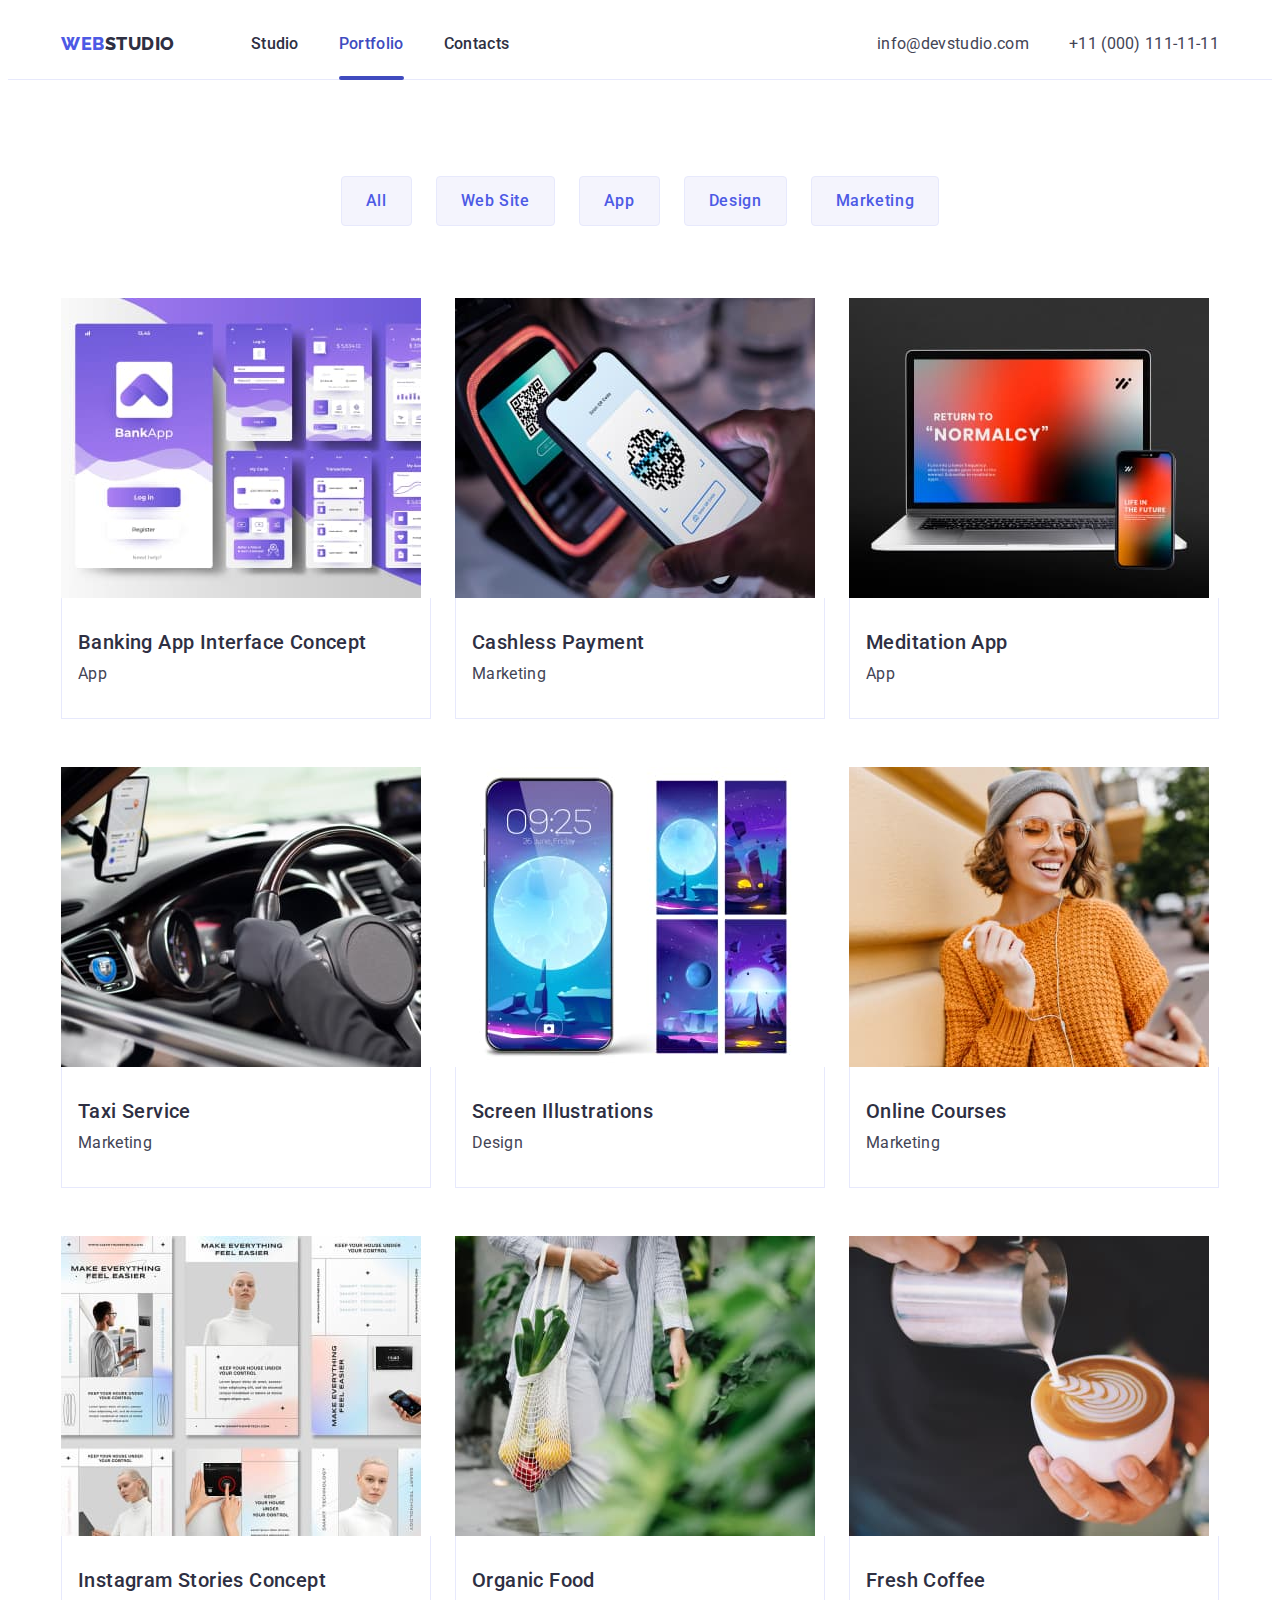
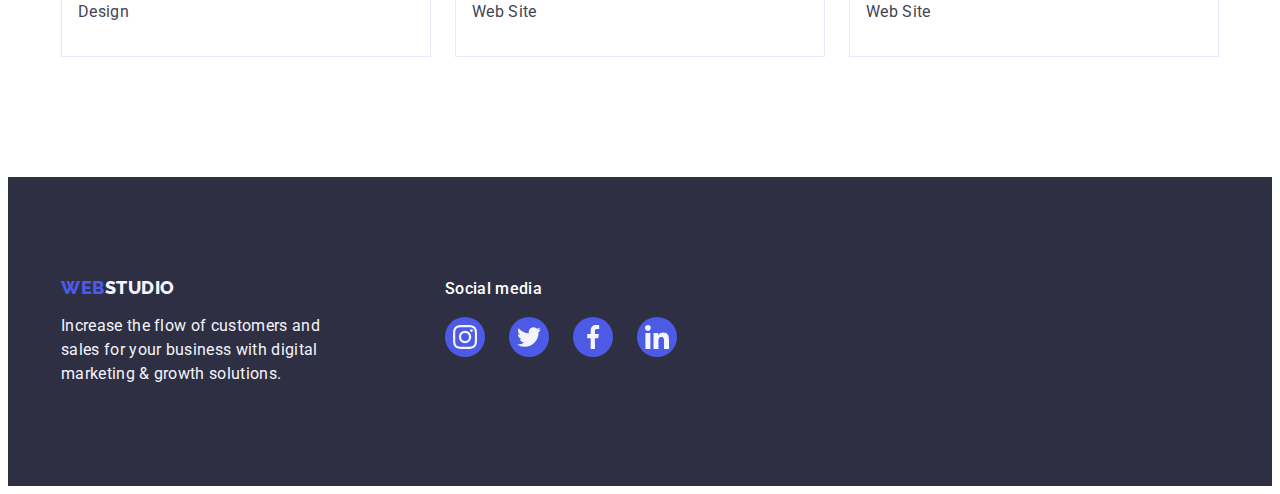
==== portfolio.html @ b57ccf45 "Initial commit" ====
<!DOCTYPE html>
<html lang="en">
  <head>
    <meta charset="UTF-8" />
    <meta name="viewport" content="width=device-width, initial-scale=1.0" />
    <title>Portfolio</title>
    <link rel="preconnect" href="https://fonts.googleapis.com" />
    <link rel="preconnect" href="https://fonts.gstatic.com" crossorigin />
    <link
      href="https://fonts.googleapis.com/css2?family=Raleway:wght@800&family=Roboto:wght@400;500;700;900&display=swap"
      rel="stylesheet"
    />
    <link
      rel="stylesheet"
      href="https://cdnjs.cloudflare.com/ajax/libs/modern-normalize/2.0.0/modern-normalize.min.css"
      integrity="sha512-4xo8blKMVCiXpTaLzQSLSw3KFOVPWhm/TRtuPVc4WG6kUgjH6J03IBuG7JZPkcWMxJ5huwaBpOpnwYElP/m6wg=="
      crossorigin="anonymous"
      referrerpolicy="no-referrer"
    />
    <link rel="stylesheet" href="./css/styles.css" />
  </head>
  <body>
    <header class="header">
      <div class="container header-wrapper">
        <nav class="navigation-links">
          <a class="link navigation-link logo" href="./index.html">
            Web<span class="studio-element">Studio</span>
          </a>
          <ul class="list navigation-menu">
            <li>
              <a class="link navigation-link" href="./index.html">Studio</a>
            </li>
            <li>
              <a
                class="link navigation-link current-page"
                href="./portfolio.html"
              >
                Portfolio
              </a>
            </li>
            <li><a class="link navigation-link" href="#0">Contacts</a></li>
          </ul>
        </nav>
        <address class="address">
          <ul class="list contact-links">
            <li>
              <a class="link contact-link" href="mailto:info@devstudio.com">
                info@devstudio.com
              </a>
            </li>
            <li>
              <a class="link contact-link" href="tel.:+110001111111">
                +11 (000) 111-11-11
              </a>
            </li>
          </ul>
        </address>
      </div>
    </header>
    <main>
      <section class="section portfolio-section">
        <div class="container">
          <h1 class="hero-heading section-heading visually-hidden" hidden>
            Portfolio
          </h1>
          <ul class="list portfolio-filter-list">
            <li class="list-item portfolio-filter-list-item">
              <button class="btn portfolio-filter-list-btn" type="button">
                All
              </button>
            </li>
            <li class="list-item portfolio-filter-list-item">
              <button class="btn portfolio-filter-list-btn" type="button">
                Web Site
              </button>
            </li>
            <li class="list-item portfolio-filter-list-item">
              <button class="btn portfolio-filter-list-btn" type="button">
                App
              </button>
            </li>
            <li class="list-item portfolio-filter-list-item">
              <button class="btn portfolio-filter-list-btn" type="button">
                Design
              </button>
            </li>
            <li class="list-item portfolio-filter-list-item">
              <button class="btn portfolio-filter-list-btn" type="button">
                Marketing
              </button>
            </li>
          </ul>
          <ul class="list portfolio-list">
            <li class="list-item portfolio-list-item">
              <a class="link portfolio-link" href="#0">
                <div class="image-wrapper">
                  <img
                    class="item-image"
                    src="./images/portfolio/banking-aplication-concept_with-several-screen-examples.jpg"
                    alt="Banking application concept with several screen examples"
                    width="360"
                    height="300"
                  />
                  <p class="image-description">
                    14 Stylish and User-Friendly App Design Concepts · Task
                    Manager App · Calorie Tracker App · Exotic Fruit Ecommerce
                    App · Cloud Storage App
                  </p>
                </div>
                <div class="item-content">
                  <h2 class="heading item-heading">
                    Banking App Interface Concept
                  </h2>
                  <p class="item-role">App</p>
                </div>
              </a>
            </li>
            <li class="list-item portfolio-list-item">
              <a class="link portfolio-link" href="#0">
                <div class="image-wrapper">
                  <img
                    class="item-image"
                    src="./images/portfolio/phone-next-to-terminal-for-cashless-payment.jpg"
                    alt="Phone next to terminal for cashless payment"
                    width="360"
                    height="300"
                  />
                  <p class="image-description">
                    14 Stylish and User-Friendly App Design Concepts · Task
                    Manager App · Calorie Tracker App · Exotic Fruit Ecommerce
                    App · Cloud Storage App
                  </p>
                </div>
                <div class="item-content">
                  <h2 class="heading item-heading">Cashless Payment</h2>
                  <p class="item-role">Marketing</p>
                </div>
              </a>
            </li>
            <li class="list-item portfolio-list-item">
              <a class="link portfolio-link" href="#0">
                <div class="image-wrapper">
                  <img
                    class="item-image"
                    src="./images/portfolio/phone-and-laptop-with-meditation-app.jpg"
                    alt="Phone and laptop with meditation app"
                    width="360"
                    height="300"
                  />
                  <p class="image-description">
                    14 Stylish and User-Friendly App Design Concepts · Task
                    Manager App · Calorie Tracker App · Exotic Fruit Ecommerce
                    App · Cloud Storage App
                  </p>
                </div>
                <div class="item-content">
                  <h2 class="heading item-heading">Meditation App</h2>
                  <p class="item-role">App</p>
                </div>
              </a>
            </li>
            <li class="list-item portfolio-list-item">
              <a class="link portfolio-link" href="#0">
                <div class="image-wrapper">
                  <img
                    class="item-image"
                    src="./images/portfolio/car-interior-with-navigation-enabled-phone.jpg"
                    alt="Car interior with navigation enabled phone"
                    width="360"
                    height="300"
                  />
                  <p class="image-description">
                    14 Stylish and User-Friendly App Design Concepts · Task
                    Manager App · Calorie Tracker App · Exotic Fruit Ecommerce
                    App · Cloud Storage App
                  </p>
                </div>
                <div class="item-content">
                  <h2 class="heading item-heading">Taxi Service</h2>
                  <p class="item-role">Marketing</p>
                </div>
              </a>
            </li>
            <li class="list-item portfolio-list-item">
              <a class="link portfolio-link" href="#0">
                <div class="image-wrapper">
                  <img
                    class="item-image"
                    src="./images/portfolio/several-wariants-of-phone-screens-depicting-moon-and-space.jpg"
                    alt="Several variants of phone screens depicting moon and space"
                    width="360"
                    height="300"
                  />
                  <p class="image-description">
                    14 Stylish and User-Friendly App Design Concepts · Task
                    Manager App · Calorie Tracker App · Exotic Fruit Ecommerce
                    App · Cloud Storage App
                  </p>
                </div>
                <div class="item-content">
                  <h2 class="heading item-heading">Screen Illustrations</h2>
                  <p class="item-role">Design</p>
                </div>
              </a>
            </li>
            <li class="list-item portfolio-list-item">
              <a class="link portfolio-link" href="#0">
                <div class="image-wrapper">
                  <img
                    class="item-image"
                    src="./images/portfolio/smiling-woman-with-glasses-and-earphones-in-orange-sweater-holding-phone.jpg"
                    alt="Smiling woman with glasses and earphones in orange sweater holding phone"
                    width="360"
                    height="300"
                  />
                  <p class="image-description">
                    14 Stylish and User-Friendly App Design Concepts · Task
                    Manager App · Calorie Tracker App · Exotic Fruit Ecommerce
                    App · Cloud Storage App
                  </p>
                </div>
                <div class="item-content">
                  <h2 class="heading item-heading">Online Courses</h2>
                  <p class="item-role">Marketing</p>
                </div>
              </a>
            </li>
            <li class="list-item portfolio-list-item">
              <a class="link portfolio-link" href="#0">
                <div class="image-wrapper">
                  <img
                    class="item-image"
                    src="./images/portfolio/few-examples-of-page-structure-presenting-instagram-stories-concept.jpg"
                    alt="Few examples of page structure presenting instagram stories concept"
                    width="360"
                    height="300"
                  />
                  <p class="image-description">
                    14 Stylish and User-Friendly App Design Concepts · Task
                    Manager App · Calorie Tracker App · Exotic Fruit Ecommerce
                    App · Cloud Storage App
                  </p>
                </div>
                <div class="item-content">
                  <h2 class="heading item-heading">
                    Instagram Stories Concept
                  </h2>
                  <p class="item-role">Design</p>
                </div>
              </a>
            </li>
            <li class="list-item portfolio-list-item">
              <a class="link portfolio-link" href="#0">
                <div class="image-wrapper">
                  <img
                    class="item-image"
                    src="./images/portfolio/person-with-bag-of-fruits-and-vegetables.jpg"
                    alt="Person with bag of fruits and vegetables"
                    width="360"
                    height="300"
                  />
                  <p class="image-description">
                    14 Stylish and User-Friendly App Design Concepts · Task
                    Manager App · Calorie Tracker App · Exotic Fruit Ecommerce
                    App · Cloud Storage App
                  </p>
                </div>
                <div class="item-content">
                  <h2 class="heading item-heading">Organic Food</h2>
                  <p class="item-role">Web Site</p>
                </div>
              </a>
            </li>
            <li class="list-item portfolio-list-item">
              <a class="link portfolio-link" href="#0">
                <div class="image-wrapper">
                  <img
                    class="item-image"
                    src="./images/portfolio/coffee-with-nice-milk-pattern.jpg"
                    alt="Coffee with nice milk pattern"
                    width="360"
                    height="300"
                  />
                  <p class="image-description">
                    14 Stylish and User-Friendly App Design Concepts · Task
                    Manager App · Calorie Tracker App · Exotic Fruit Ecommerce
                    App · Cloud Storage App
                  </p>
                </div>
                <div class="item-content">
                  <h2 class="heading item-heading">Fresh Coffee</h2>
                  <p class="item-role">Web Site</p>
                </div>
              </a>
            </li>
          </ul>
        </div>
      </section>
    </main>
    <footer class="footer">
      <div class="container footer-wrapper">
        <div class="footer-brand-info">
          <a class="link logo" href="./index.html"
            >Web<span class="studio-element">Studio</span>
          </a>
          <p class="footer-text footer-text-brand-info">
            Increase the flow of customers and sales for your business with
            digital marketing & growth solutions.
          </p>
        </div>
        <div class="footer-social-media">
          <p class="footer-text footer-text-title">Social media</p>
          <ul class="footer-social-list">
            <li class="footer-social-list-item">
              <a class="link footer-social-link" href="#0">
                <svg class="footer-social-icon" width="24" height="24">
                  <use href="./images/icons.svg#icon-instagram"></use>
                </svg>
              </a>
            </li>
            <li class="footer-social-list-item">
              <a class="link footer-social-link" href="#0">
                <svg class="footer-social-icon" width="24" height="24">
                  <use href="./images/icons.svg#icon-twitter"></use>
                </svg>
              </a>
            </li>
            <li class="footer-social-list-item">
              <a class="link footer-social-link" href="#0">
                <svg class="footer-social-icon" width="24" height="24">
                  <use href="./images/icons.svg#icon-facebook"></use>
                </svg>
              </a>
            </li>
            <li class="footer-social-list-item">
              <a class="link footer-social-link" href="#0">
                <svg class="footer-social-icon" width="24" height="24">
                  <use href="./images/icons.svg#icon-linkedin"></use>
                </svg>
              </a>
            </li>
          </ul>
        </div>
      </div>
    </footer>
  </body>
</html>
---- css/styles.css ----
:root {
  --color-primary-brand: #4d5ae5;
  --color-pressed-state: #404bbf;
  --color-dark: #2e2f42;
  --color-success: #31d0aa;
  --color-text: #434455;
  --color-subtle-text: #8e8f99;
  --color-accent: #e7e9fc;
  --color-light: #f4f4fd;
  --color-modal-overlay: #2e2f4266;
  --color-hero-background: #2e2f42b2;
  --color-white-background: #fff;
  --color-modal-background: #fcfcfc;

  --font-family-logo: "Raleway", sans-serif;
  --font-family-text: "Roboto", sans-serif;

  --font-size-text: 16px;
  --font-size-logo: 18px;
  --font-size-hero-heading: 56px;
  --font-size-section-heading: 36px;
  --font-size-item-heading: 20px;

  --font-weight-logo: 800;
  --font-weight-hero-heading: 700;
  --font-weight-section-heading: 700;
  --font-weight-item-heading: 500;

  --line-height-text: 1.5;
  --line-height-logo: 1.17;
  --line-height-hero-heading: 1.07;
  --line-height-section-heading: 1.11;
  --line-height-item-heading: 1.2;

  --letter-spacing-text: 0.02em;
  --letter-spacing-logo: 0.03em;
  --letter-spacing-button: 0.04em;

  --text-transform-logo: uppercase;
  --text-transform-heading: capitalize;
  --text-transform-button: capitalize;
  --text-transform-item-role: capitalize;

  --list-item-gap: 24px;
  --list-item-content-gap: 8px;

  --transition-general-duration: 250ms;
  --transition-general-function: cubic-bezier(0.4, 0, 0.2, 1);

  --transition-general: var(--transition-general-duration)
    var(--transition-general-function);
}

body {
  font-family: var(--font-family-text);
  color: var(--color-text);
  background-color: var(--color-white-background);
}

h1,
h2,
h3,
h4,
h5,
h6,
p,
ul {
  margin: 0;
  padding: 0;
  border: 0;
}

img {
  display: block;
  height: auto;
}

button {
  cursor: pointer;
  border: none;
  border-radius: 4px;
  padding: 0;
  margin: 0;
}

ul,
ol,
menu {
  list-style: none;
  margin: 0;
  padding-left: 0;
}

a {
  text-decoration: none;
}

@property --color-main {
  syntax: "<color>";
  inherits: true;
  initial-value: #000;
}

.visually-hidden {
  position: absolute;
  width: 1px;
  height: 1px;
  margin: -1px;
  border: 0;
  padding: 0;

  white-space: nowrap;
  clip-path: inset(100%);
  clip: rect(0 0 0 0);
  overflow: hidden;
}

.container {
  max-width: 1158px;
  margin: 0 auto;
  padding: 0 15px;
}

.section {
  padding-top: 120px;
  padding-bottom: 120px;
}

.header {
  border-bottom: 1px solid var(--color-accent);
  padding: 24px 0 23px 0;
}

.header > .header-wrapper {
  display: flex;
  align-items: center;
}

.header-wrapper > .navigation-links {
  display: flex;
  gap: 76px;
  align-items: center;
}

.header-wrapper > .navigation-links > .navigation-menu {
  display: flex;
  gap: 40px;
}

.header-wrapper > .address > .contact-links {
  display: flex;
  gap: 40px;
  white-space: nowrap;
}

.header .logo > .studio-element {
  color: var(--color-dark);
}

.link.navigation-link.current-page {
  position: relative;
  display: block;
  color: var(--color-pressed-state);
}

.link.navigation-link.current-page::after {
  content: "";
  position: absolute;
  width: 100%;
  height: 4px;
  bottom: -24px;
  left: 0;
  background-color: var(--color-pressed-state);
  border-radius: 2px;
  pointer-events: none;
}

.strengths-section .strengths-list {
  display: flex;
  gap: var(--list-item-gap);
  justify-content: center;
  align-items: center;
  flex-wrap: wrap;
}

.strengths-list > .strengths-list-item {
  display: flex;
  flex-direction: column;
  gap: var(--list-item-content-gap);
  flex-basis: calc((100% - 3 * var(--list-item-gap)) / 4);
}

.strengths-icon-wrapper {
  width: 264px;
  height: 112px;
  background-color: var(--color-light);
  border-radius: 4px;
  display: flex;
  justify-content: center;
  align-items: center;
  --color-main: var(--color-dark);
  --color-accent: var(--color-primary-brand);
}

.work-section .work-list {
  display: flex;
  gap: var(--list-item-gap);
  justify-content: center;
  align-items: center;
  flex-wrap: wrap;
}

.work-list > .work-list-item {
  flex-basis: calc((100% - 2 * var(--list-item-gap)) / 3);
}

.team-section .team-list {
  display: flex;
  gap: var(--list-item-gap);
  justify-content: center;
  align-items: center;
  flex-wrap: wrap;
}

.team-list > .team-list-item {
  display: flex;
  flex-direction: column;
  gap: var(--list-item-content-gap);
  flex-basis: calc((100% - 3 * var(--list-item-gap)) / 4);
  border-radius: 0px 0px 4px 4px;
  box-shadow: 0px 2px 1px 0px #2e2f4214, 0px 1px 1px 0px #2e2f4229,
    0px 1px 6px 0px #2e2f4214;
}

.team-list > .team-list-item .item-content {
  display: flex;
  flex-direction: column;
  align-items: center;
  gap: var(--list-item-content-gap);
  padding: 32px 16px;
}

.team-social-list {
  display: flex;
  gap: var(--list-item-gap);
}

.link.team-social-link {
  display: flex;
  width: 40px;
  height: 40px;
  background-color: var(--color-primary-brand);
  justify-content: center;
  align-items: center;
  border-radius: 50%;
  --color-main: var(--color-light);
  transition: background-color var(--transition-general);
}

.link.team-social-link:hover,
.link.team-social-link:focus,
.link.team-social-link:active {
  background-color: var(--color-pressed-state);
}

.customers-list {
  display: flex;
  flex-wrap: wrap;
  justify-content: center;
  gap: var(--list-item-gap);
}

.link.customer-link {
  display: flex;
  width: 168px;
  height: 88px;
  justify-content: center;
  align-items: center;
  border-radius: 4px;
  border: 1px solid var(--color-subtle-text);
  --color-main: var(--color-subtle-text);
  transition: border-color var(--transition-general),
    --color-main var(--transition-general);
}

.link.customer-link:hover,
.link.customer-link:focus,
.link.customer-link:active {
  --color-main: var(--color-pressed-state);
  border-color: var(--color-pressed-state);
}

.portfolio-section .portfolio-filter-list {
  display: flex;
  gap: var(--list-item-gap);
  justify-content: center;
  flex-wrap: wrap;
  margin-bottom: 72px;
}

.portfolio-section .portfolio-list {
  display: flex;
  column-gap: var(--list-item-gap);
  row-gap: calc(2 * var(--list-item-gap));
  justify-content: center;
  align-items: center;
  flex-wrap: wrap;
}

.portfolio-list > .portfolio-list-item {
  flex-basis: calc((100% - 2 * var(--list-item-gap)) / 3);
  position: relative;
  transition: box-shadow var(--transition-general);
}

.portfolio-list > .portfolio-list-item:hover,
.portfolio-list > .portfolio-list-item:focus,
.portfolio-list > .portfolio-list-item:active {
  box-shadow: 0px 2px 1px 0px #2e2f4214, 0px 1px 1px 0px #2e2f4229,
    0px 1px 6px 0px #2e2f4214;
}

.portfolio-list > .portfolio-list-item .item-content {
  padding: 32px 16px;
  border: 1px solid var(--color-accent);
  border-top: 0;
}

.portfolio-list > .portfolio-list-item .item-content > .item-heading {
  margin-bottom: 8px;
}

.portfolio-link > .image-wrapper {
  position: relative;
  width: 100%;
  height: 100%;
  overflow: hidden;
}

.portfolio-link > .image-wrapper > .image-description {
  position: absolute;
  top: 0;
  left: 0;
  padding: 40px 32px 0;
  width: 100%;
  height: 100%;
  color: var(--color-light);
  background-color: var(--color-primary-brand);
  font-size: var(--font-size-text);
  line-height: var(--line-height-text);
  letter-spacing: var(--letter-spacing-text);
  translate: 0 100% 0;
  transition: translate var(--transition-general);
}

.portfolio-link:hover > .image-wrapper > .image-description {
  translate: 0;
}

.work-section .section-heading,
.team-section .section-heading,
.customers-section .section-heading {
  margin-bottom: 72px;
}

.section.hero-section {
  background-color: var(--color-dark);
  background-image: linear-gradient(
      var(--color-hero-background),
      var(--color-hero-background)
    ),
    url("../images/main/people-office.jpg");
  background-size: cover;
  background-repeat: no-repeat;
  background-position: center;
  max-width: 1440px;
  margin: 0 auto;
  padding-top: 188px;
  padding-bottom: 188px;
}

.section.work-section {
  padding-top: 0;
}

.section.team-section {
  background-color: var(--color-light);
}

.section.portfolio-section {
  padding-top: 96px;
}

.list {
  list-style: none;
}

.team-list > .list-item {
  background-color: var(--color-white-background);
}

.btn {
  cursor: pointer;
  font-family: var(--font-family-text);
  font-size: var(--font-size-text);
  font-weight: var(--font-weight-item-heading);
  line-height: var(--line-height-text);
  letter-spacing: var(--letter-spacing-button);
  text-align: center;
  transition: color var(--transition-general),
    background-color var(--transition-general);
}

.hero-section .btn {
  color: var(--color-white-background);
  background-color: var(--color-primary-brand);
  display: block;
  padding: 16px 32px;
  margin: 48px auto 0;
  box-shadow: 0px 4px 4px 0px #00000026;
}

.portfolio-filter-list .btn {
  color: var(--color-primary-brand);
  background-color: var(--color-light);
  border: 1px solid var(--color-accent);
  padding: 12px 24px;
  transition: color var(--transition-general),
    background-color var(--transition-general),
    border-color var(--transition-general), box-shadow var(--transition-general);
}

.btn:hover,
.btn:focus,
.btn:active {
  color: var(--color-white-background);
  background-color: var(--color-pressed-state);
}

.portfolio-filter-list .btn:hover,
.portfolio-filter-list .btn:focus,
.portfolio-filter-list .btn:active {
  border: 1px solid var(--color-pressed-state);
  box-shadow: 0px 2px 2px 0px #0000001f, 0px 2px 1px 0px #00000014,
    0px 3px 1px 0px #0000001a;
}

.address {
  font-style: normal;
  margin-left: auto;
}

.link {
  color: var(--color-text);
  text-decoration: none;
  line-height: var(--line-height-text);
  transition: color var(--transition-general);
}

.link:hover,
.link:focus,
.link:active {
  color: var(--color-pressed-state);
}

.navigation-link {
  color: var(--color-dark);
  font-size: var(--font-size-text);
  font-weight: var(--font-weight-item-heading);
  letter-spacing: var(--letter-spacing-text);
}

.contact-link {
  font-size: var(--font-size-text);
  letter-spacing: var(--letter-spacing-text);
}

.logo {
  font-family: var(--font-family-logo);
  font-size: var(--font-size-logo);
  font-weight: var(--font-weight-logo);
  line-height: var(--line-height-logo);
  letter-spacing: var(--letter-spacing-logo);
  text-transform: var(--text-transform-logo);
  color: var(--color-primary-brand);
}

.heading {
  color: var(--color-dark);
  letter-spacing: var(--letter-spacing-text);
  text-transform: var(--text-transform-heading);
}

.heading.item-heading {
  font-size: var(--font-size-item-heading);
  font-weight: var(--font-weight-item-heading);
  line-height: var(--line-height-item-heading);
}

.section-heading {
  text-align: center;
  font-size: var(--font-size-section-heading);
  font-weight: var(--font-weight-section-heading);
  line-height: var(--line-height-section-heading);
}

.hero-heading {
  font-size: var(--font-size-hero-heading);
  font-weight: var(--font-weight-hero-heading);
  line-height: var(--line-height-hero-heading);
  letter-spacing: var(--letter-spacing-text);
  max-width: 496px;
  margin-inline: auto;
}

.hero-section .section-heading {
  color: var(--color-white-background);
}

.list-item .item-role {
  color: var(--color-text);
  font-size: var(--font-size-text);
  line-height: 1.5;
  letter-spacing: var(--letter-spacing-text);
  text-transform: var(--text-transform-item-role);
}

.list-item .item-description {
  font-size: var(--font-size-text);
  line-height: 1.5;
  letter-spacing: var(--letter-spacing-text);
}

.footer {
  background-color: var(--color-dark);
  padding: 100px 0;
}

.footer-wrapper {
  display: flex;
  flex-wrap: wrap;
}

.footer-wrapper .footer-text {
  font-size: var(--font-size-text);
  line-height: 1.5;
  letter-spacing: var(--letter-spacing-text);
}

.footer-wrapper > .footer-brand-info {
  margin-right: 120px;
}

.footer-wrapper > .footer-brand-info > .footer-text-brand-info {
  color: var(--color-light);
  width: 264px;
  margin-top: 16px;
}

.footer-wrapper .footer-text-title {
  color: var(--color-white-background);
  font-weight: var(--font-weight-item-heading);
}

.footer-wrapper > .footer-brand-info .logo > .studio-element {
  color: var(--color-light);
}

.footer-social-list {
  display: flex;
  gap: var(--list-item-gap);
  margin-top: 16px;
}

.link.footer-social-link {
  display: flex;
  width: 40px;
  height: 40px;
  background-color: var(--color-primary-brand);
  justify-content: center;
  align-items: center;
  border-radius: 50%;
  --color-main: var(--color-light);
  transition: background-color var(--transition-general);
}

.link.footer-social-link:hover,
.link.footer-social-link:focus,
.link.footer-social-link:active {
  background-color: var(--color-success);
}

.backdrop {
  position: fixed;
  width: 100%;
  height: 100%;
  left: 0;
  top: 0;
  background-color: var(--color-modal-overlay);
  transition: scale var(--transition-general), opacity var(--transition-general);
}

.modal {
  position: absolute;
  width: 408px;
  height: 584px;
  left: 50%;
  top: 50%;
  translate: -50% -50%;
  background-color: var(--color-modal-background);
  border-radius: 4px;
  box-shadow: 0px 2px 1px 0px #00000033, 0px 1px 3px 0px #0000001f,
    0px 1px 1px 0px #00000024;
}

.modal > .close-btn {
  position: absolute;
  display: flex;
  width: 24px;
  height: 24px;
  top: 24px;
  right: 24px;
  justify-content: center;
  align-items: center;
  background-color: var(--color-accent);
  border: 1px solid #0000001a;
  border-radius: 50%;
  --color-main: var(--color-dark);
  transition: background-color var(--transition-general),
    --color-main var(--transition-general);
}

.modal > .close-btn:hover,
.modal > .close-btn:focus,
.modal > .close-btn:active {
  background-color: var(--color-pressed-state);
  --color-main: var(--color-white-background);
}

.is-hidden {
  scale: 0;
  opacity: 0;
  visibility: hidden;
  pointer-events: none;
}
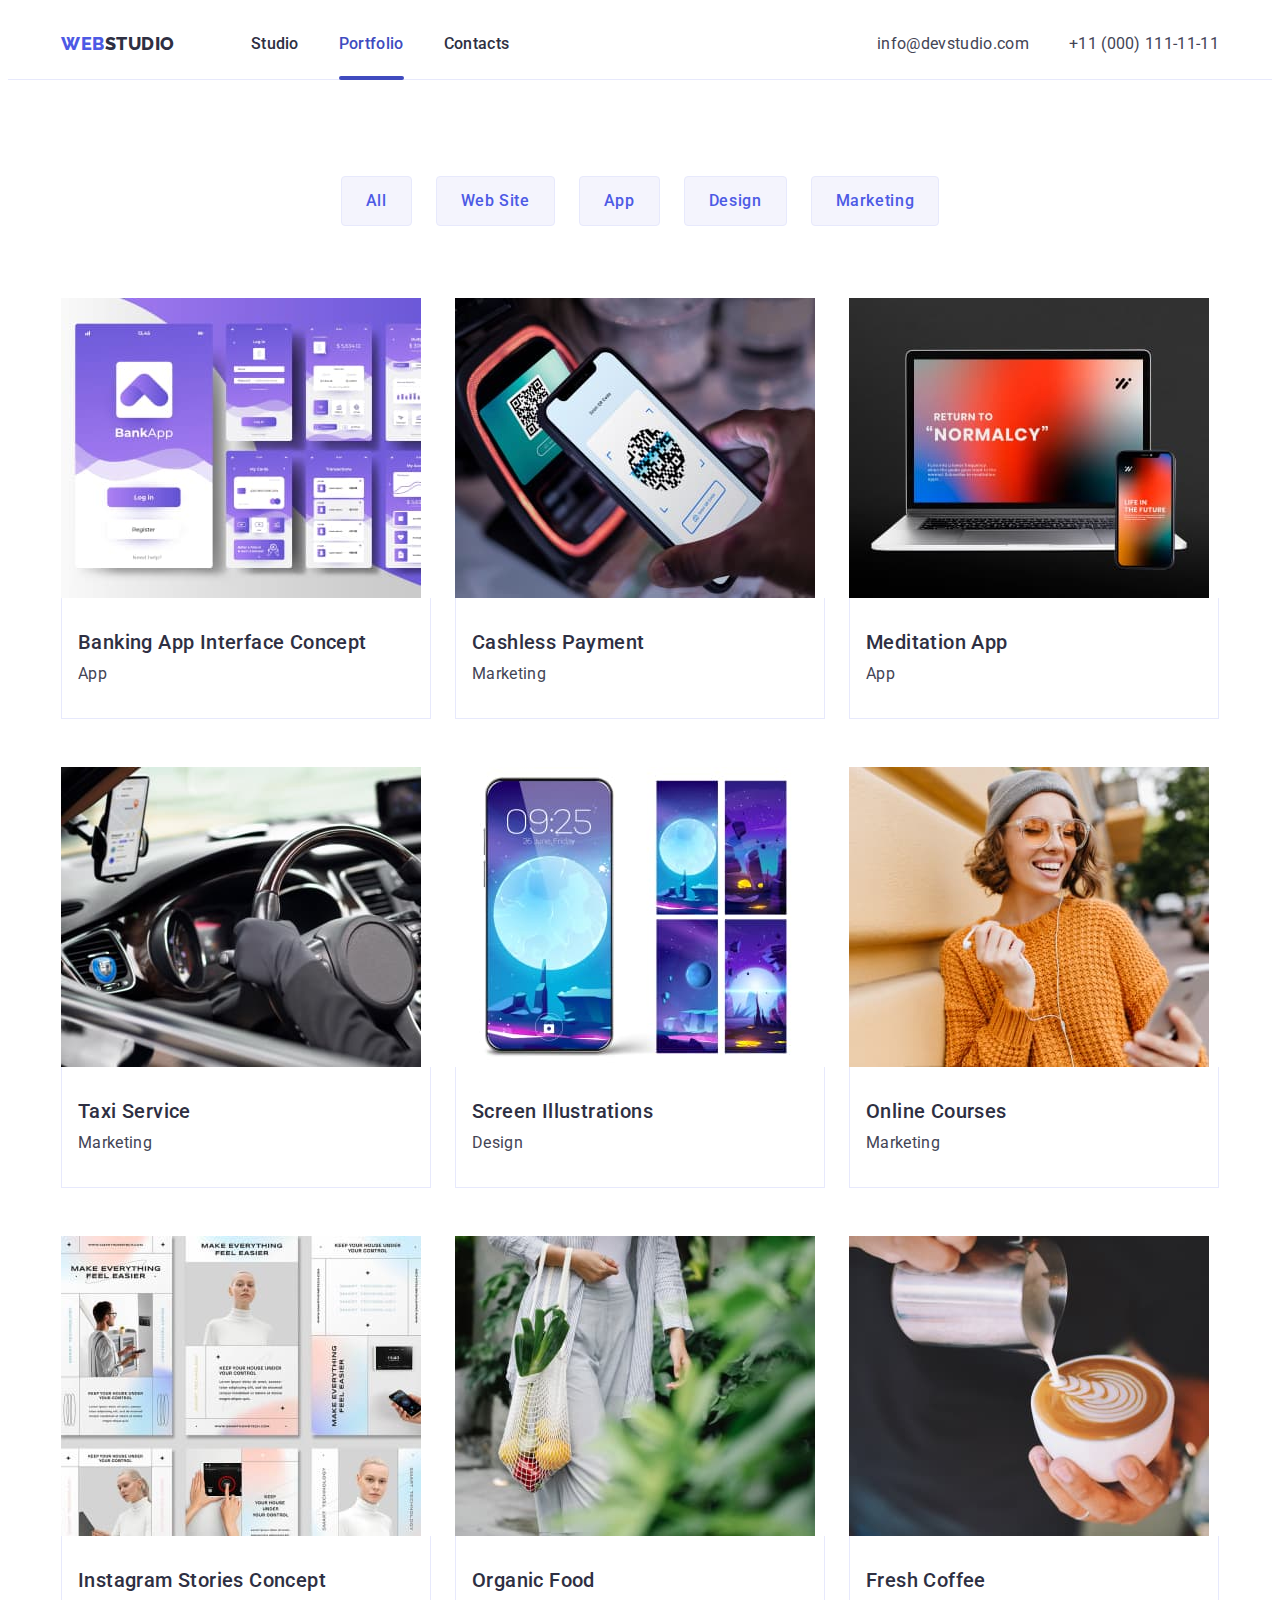
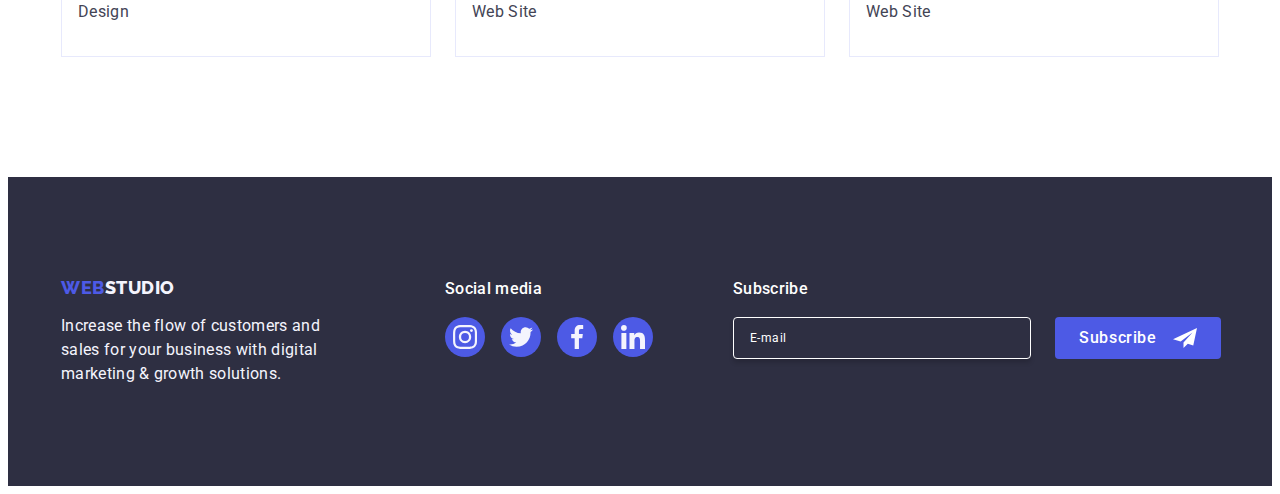
==== commit 084cd1c6: "feat: add form to footer" ====
--- a/portfolio.html
+++ b/portfolio.html
@@ -341,6 +341,29 @@
             </li>
           </ul>
         </div>
+        <form class="subscribe-form">
+          <label
+            class="subscribe-label footer-text footer-text-title"
+            for="subscribe-email"
+            >Subscribe</label
+          >
+          <div class="subscribe-wrapper">
+            <input
+              class="subscribe-input"
+              type="email"
+              name="subscribe-email"
+              id="subscribe-email"
+              placeholder="E-mail"
+              required
+            />
+            <button class="btn subscribe-btn" type="submit">
+              <span>Subscribe</span>
+              <svg class="subscribe-icon" width="24" height="24">
+                <use href="./images/icons.svg#icon-subscribe"></use>
+              </svg>
+            </button>
+          </div>
+        </form>
       </div>
     </footer>
   </body>
--- a/css/styles.css
+++ b/css/styles.css
@@ -20,6 +20,7 @@
   --font-size-hero-heading: 56px;
   --font-size-section-heading: 36px;
   --font-size-item-heading: 20px;
+  --font-size-small: 12px;
 
   --font-weight-logo: 800;
   --font-weight-hero-heading: 700;
@@ -31,6 +32,7 @@
   --line-height-hero-heading: 1.07;
   --line-height-section-heading: 1.11;
   --line-height-item-heading: 1.2;
+  --line-height-subscribe-input: 2;
 
   --letter-spacing-text: 0.02em;
   --letter-spacing-logo: 0.03em;
@@ -42,6 +44,7 @@
   --text-transform-item-role: capitalize;
 
   --list-item-gap: 24px;
+  --footer-list-item-gap: 16px;
   --list-item-content-gap: 8px;
 
   --transition-general-duration: 250ms;
@@ -538,7 +541,6 @@
 
 .footer-wrapper {
   display: flex;
-  flex-wrap: wrap;
 }
 
 .footer-wrapper .footer-text {
@@ -566,9 +568,13 @@
   color: var(--color-light);
 }
 
+.footer-wrapper > .footer-social-media {
+  margin-right: 80px;
+}
+
 .footer-social-list {
   display: flex;
-  gap: var(--list-item-gap);
+  gap: var(--footer-list-item-gap);
   margin-top: 16px;
 }
 
@@ -588,6 +594,51 @@
 .link.footer-social-link:focus,
 .link.footer-social-link:active {
   background-color: var(--color-success);
+}
+
+.footer-wrapper > .subscribe-form > .subscribe-wrapper {
+  display: flex;
+  margin-top: 16px;
+  gap: 24px;
+}
+
+.subscribe-wrapper .subscribe-input {
+  width: 264px;
+  padding: 8px 16px;
+  margin-right: auto;
+  background-color: transparent;
+  border: 1px solid var(--color-white-background);
+  border-radius: 4px;
+  box-shadow: 0px 4px 4px 0px rgba(0, 0, 0, 0.15);
+  color: var(--color-white-background);
+  font-size: var(--font-size-small);
+  line-height: var(--line-height-subscribe-input);
+  letter-spacing: var(--letter-spacing-button);
+  font-family: var(--font-family-text);
+  outline: none;
+}
+
+.subscribe-wrapper .subscribe-input::placeholder {
+  color: var(--color-white-background);
+}
+
+.subscribe-wrapper .subscribe-btn {
+  display: flex;
+  padding: 8px 24px;
+  margin-left: auto;
+  justify-content: center;
+  align-items: center;
+  gap: 16px;
+  background-color: var(--color-primary-brand);
+  color: var(--color-white-background);
+  --color-main: var(--color-white-background);
+  transition: background-color var(--transition-general);
+}
+
+.subscribe-wrapper .subscribe-btn:focus,
+.subscribe-wrapper .subscribe-btn:hover,
+.subscribe-wrapper .subscribe-btn:active {
+  background-color: var(--color-pressed-state);
 }
 
 .backdrop {
